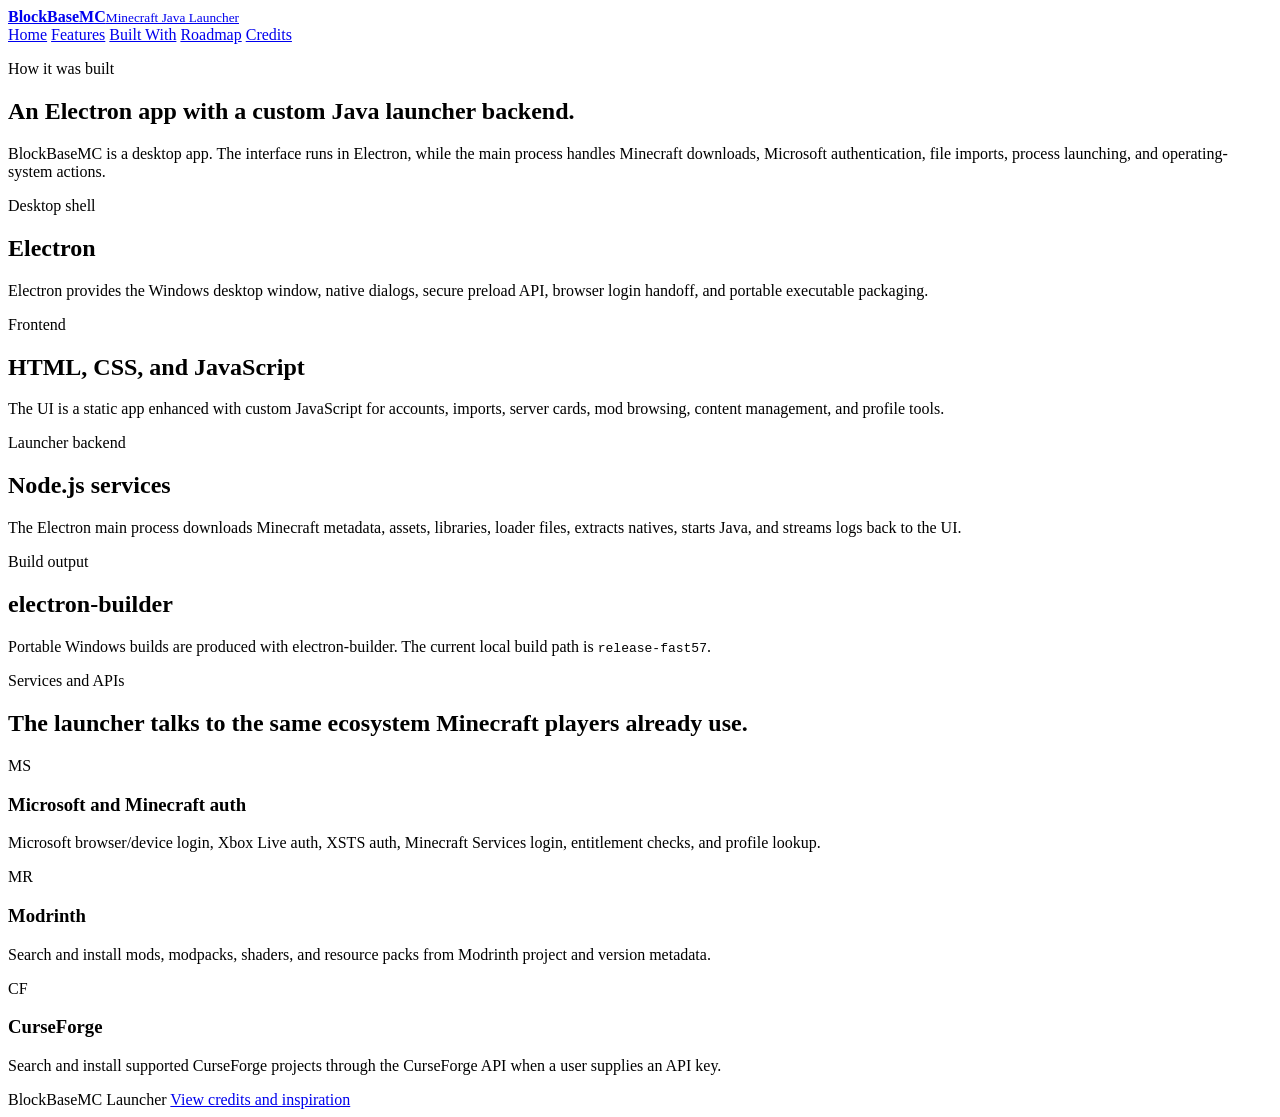
==== built-with/index.html @ 5e56413f "Use clean URLs for website pages" ====
<!doctype html>
<html lang="en">
  <head>
    <meta charset="utf-8" />
    <meta name="viewport" content="width=device-width, initial-scale=1" />
    <meta name="description" content="How BlockBaseMC was built, including Electron, JavaScript, Minecraft services, Modrinth, CurseForge, and GitHub Pages." />
    <title>Built With - BlockBaseMC</title>
    <link rel="stylesheet" href="styles.css" />
  </head>
  <body>
    <header class="site-header">
      <a class="brand" href="/" aria-label="BlockBaseMC home">
        <span class="brand-mark" aria-hidden="true"><span></span><span></span><span></span></span>
        <span><strong>BlockBaseMC</strong><small>Minecraft Java Launcher</small></span>
      </a>
      <nav aria-label="Primary navigation">
        <a href="/">Home</a>
        <a href="/features/">Features</a>
        <a class="active" href="/built-with/">Built With</a>
        <a href="/roadmap/">Roadmap</a>
        <a href="/credits/">Credits</a>
      </nav>
    </header>

    <main>
      <section class="page-hero">
        <p class="eyebrow">How it was built</p>
        <h1>An Electron app with a custom Java launcher backend.</h1>
        <p>
          BlockBaseMC is a desktop app. The interface runs in Electron, while the main process
          handles Minecraft downloads, Microsoft authentication, file imports, process launching,
          and operating-system actions.
        </p>
      </section>

      <section class="section">
        <div class="timeline">
          <article>
            <span>Desktop shell</span>
            <h2>Electron</h2>
            <p>Electron provides the Windows desktop window, native dialogs, secure preload API, browser login handoff, and portable executable packaging.</p>
          </article>
          <article>
            <span>Frontend</span>
            <h2>HTML, CSS, and JavaScript</h2>
            <p>The UI is a static app enhanced with custom JavaScript for accounts, imports, server cards, mod browsing, content management, and profile tools.</p>
          </article>
          <article>
            <span>Launcher backend</span>
            <h2>Node.js services</h2>
            <p>The Electron main process downloads Minecraft metadata, assets, libraries, loader files, extracts natives, starts Java, and streams logs back to the UI.</p>
          </article>
          <article>
            <span>Build output</span>
            <h2>electron-builder</h2>
            <p>Portable Windows builds are produced with electron-builder. The current local build path is <code>release-fast57</code>.</p>
          </article>
        </div>
      </section>

      <section class="section">
        <div class="section-heading">
          <p class="eyebrow">Services and APIs</p>
          <h2>The launcher talks to the same ecosystem Minecraft players already use.</h2>
        </div>
        <div class="feature-grid">
          <article>
            <span class="feature-icon">MS</span>
            <h3>Microsoft and Minecraft auth</h3>
            <p>Microsoft browser/device login, Xbox Live auth, XSTS auth, Minecraft Services login, entitlement checks, and profile lookup.</p>
          </article>
          <article>
            <span class="feature-icon">MR</span>
            <h3>Modrinth</h3>
            <p>Search and install mods, modpacks, shaders, and resource packs from Modrinth project and version metadata.</p>
          </article>
          <article>
            <span class="feature-icon">CF</span>
            <h3>CurseForge</h3>
            <p>Search and install supported CurseForge projects through the CurseForge API when a user supplies an API key.</p>
          </article>
        </div>
      </section>
    </main>

    <footer class="site-footer">
      <span>BlockBaseMC Launcher</span>
      <span><a href="/credits/">View credits and inspiration</a></span>
    </footer>
  </body>
</html>
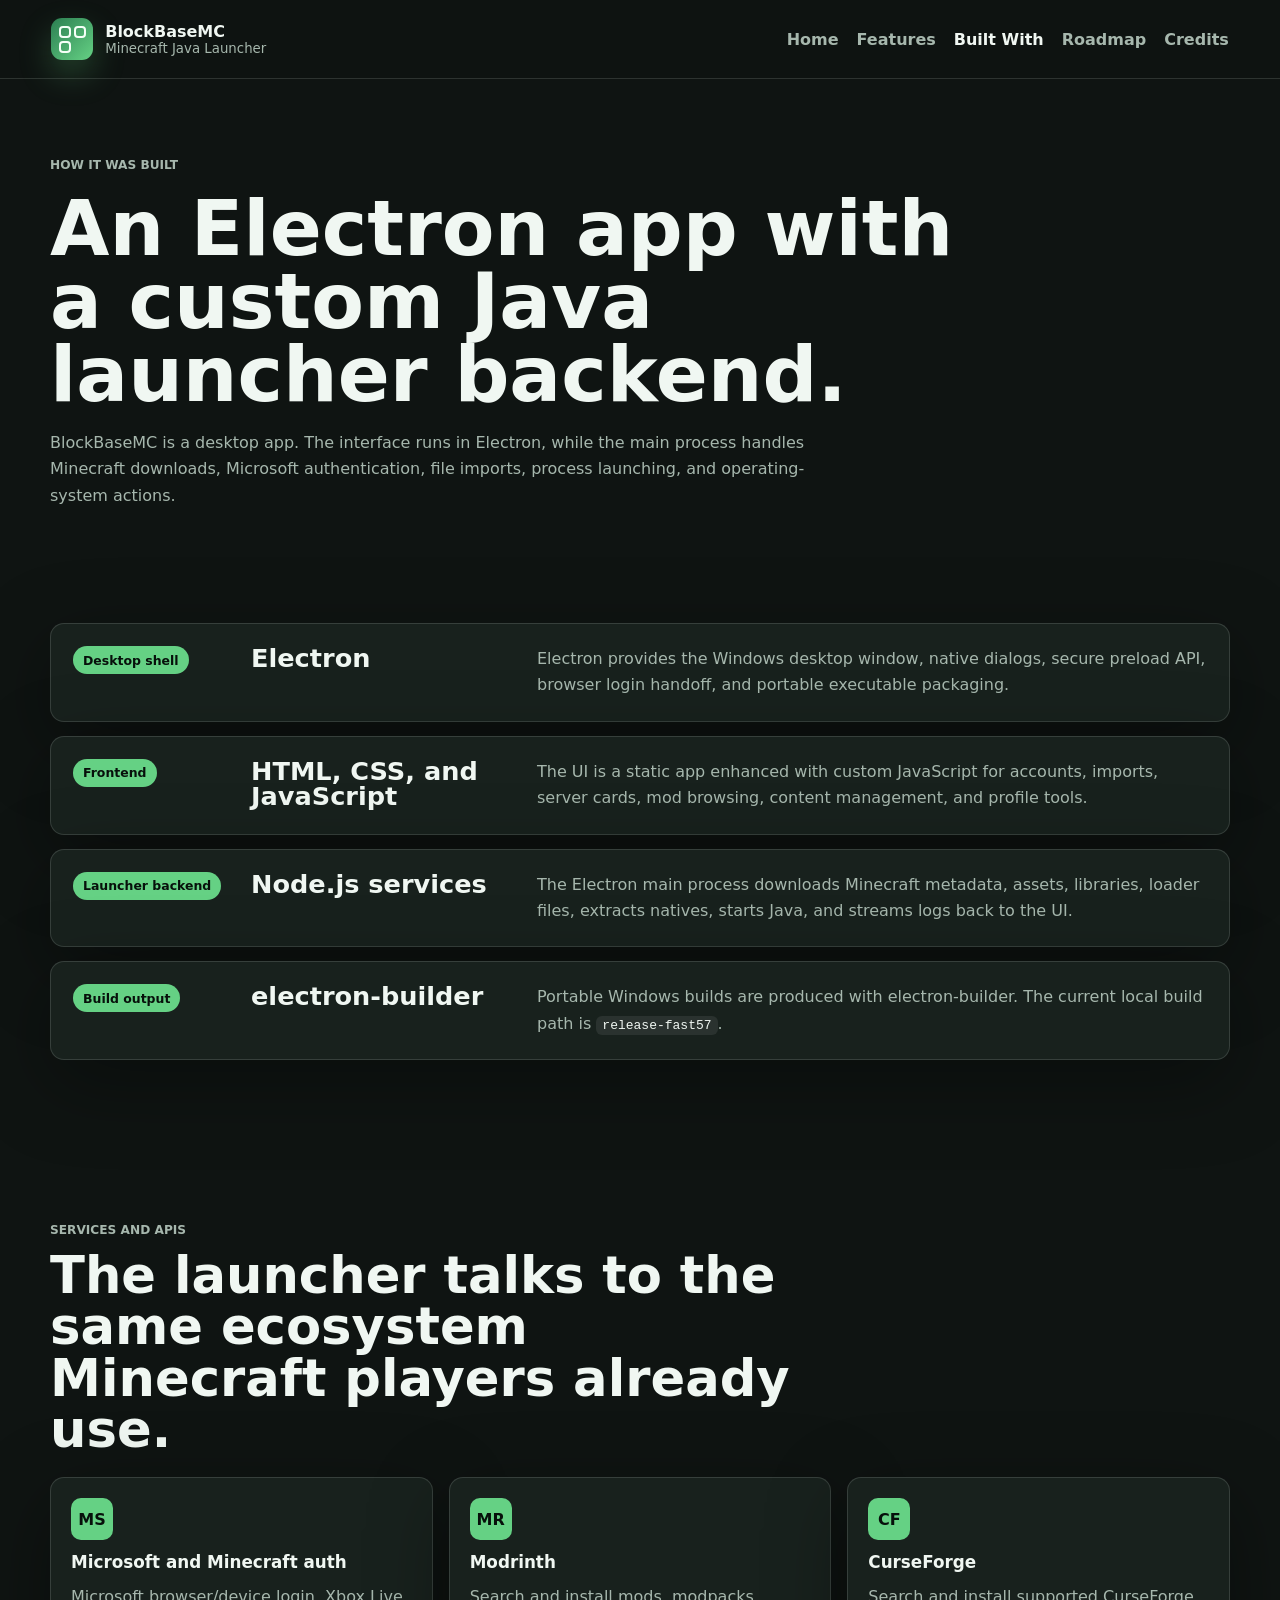
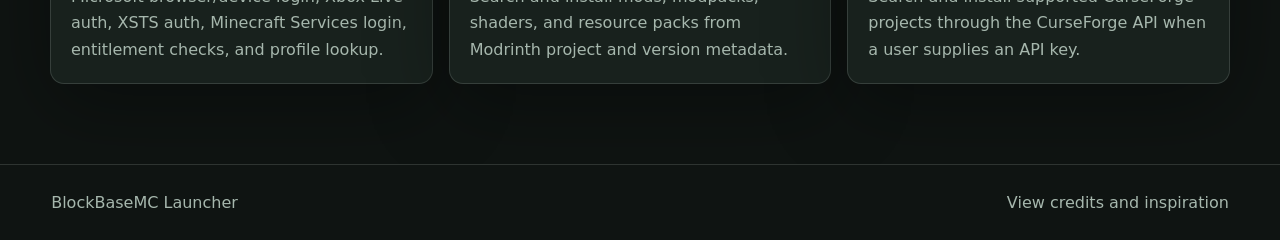
==== commit 432bb829: "Fix website stylesheet path" ====
--- a/built-with/index.html
+++ b/built-with/index.html
@@ -5,7 +5,7 @@
     <meta name="viewport" content="width=device-width, initial-scale=1" />
     <meta name="description" content="How BlockBaseMC was built, including Electron, JavaScript, Minecraft services, Modrinth, CurseForge, and GitHub Pages." />
     <title>Built With - BlockBaseMC</title>
-    <link rel="stylesheet" href="styles.css" />
+    <link rel="stylesheet" href="/styles.css" />
   </head>
   <body>
     <header class="site-header">
--- a/styles.css
+++ b/styles.css
@@ -0,0 +1,540 @@
+:root {
+  color-scheme: dark;
+  --bg: #0f1412;
+  --panel: #18211d;
+  --panel-strong: #1f2b25;
+  --text: #f0f7f2;
+  --muted: #a6b7ad;
+  --line: rgba(235, 246, 239, 0.14);
+  --accent: #65d184;
+  --accent-2: #e18a57;
+  --shadow: 0 22px 80px rgba(0, 0, 0, 0.34);
+  font-family: Inter, ui-sans-serif, system-ui, -apple-system, BlinkMacSystemFont, "Segoe UI", sans-serif;
+}
+
+* {
+  box-sizing: border-box;
+}
+
+html {
+  scroll-behavior: smooth;
+}
+
+body {
+  margin: 0;
+  min-width: 320px;
+  color: var(--text);
+  background: var(--bg);
+}
+
+a {
+  color: inherit;
+  text-decoration: none;
+}
+
+.site-header {
+  position: sticky;
+  top: 0;
+  z-index: 20;
+  display: flex;
+  align-items: center;
+  justify-content: space-between;
+  gap: 24px;
+  padding: 18px clamp(18px, 4vw, 56px);
+  border-bottom: 1px solid var(--line);
+  background: rgba(15, 20, 18, 0.82);
+  backdrop-filter: blur(18px);
+}
+
+.brand {
+  display: flex;
+  align-items: center;
+  gap: 12px;
+}
+
+.brand-mark {
+  display: grid;
+  grid-template-columns: repeat(2, 12px);
+  gap: 3px;
+  width: 42px;
+  height: 42px;
+  place-content: center;
+  border-radius: 11px;
+  background: linear-gradient(135deg, #2c7f52, var(--accent));
+  box-shadow: 0 14px 32px rgba(101, 209, 132, 0.25);
+}
+
+.brand-mark span {
+  width: 12px;
+  height: 12px;
+  border: 2px solid #f4fff7;
+  border-radius: 4px;
+}
+
+.brand strong,
+.brand small {
+  display: block;
+}
+
+.brand small,
+.eyebrow,
+.site-footer,
+p,
+li {
+  color: var(--muted);
+}
+
+nav {
+  display: flex;
+  gap: 18px;
+  color: var(--muted);
+  font-weight: 700;
+}
+
+nav a:hover {
+  color: var(--text);
+}
+
+nav a.active {
+  color: var(--text);
+}
+
+main {
+  overflow: hidden;
+}
+
+.hero,
+.section,
+.split-section,
+.download-panel,
+.page-hero {
+  width: min(1180px, calc(100% - 36px));
+  margin: 0 auto;
+}
+
+.hero {
+  display: grid;
+  grid-template-columns: minmax(0, 0.92fr) minmax(420px, 1.08fr);
+  gap: 34px;
+  align-items: center;
+  min-height: calc(100vh - 80px);
+  padding: 48px 0;
+}
+
+.hero-copy {
+  display: grid;
+  gap: 18px;
+}
+
+.eyebrow {
+  margin: 0;
+  text-transform: uppercase;
+  letter-spacing: 0;
+  font-size: 0.76rem;
+  font-weight: 900;
+}
+
+h1,
+h2,
+h3,
+p {
+  margin: 0;
+}
+
+h1 {
+  font-size: clamp(2.5rem, 6vw, 5.5rem);
+  line-height: 0.95;
+  letter-spacing: 0;
+}
+
+h2 {
+  font-size: clamp(2rem, 4vw, 3.3rem);
+  line-height: 1;
+}
+
+h3 {
+  font-size: 1.05rem;
+}
+
+p,
+li {
+  line-height: 1.65;
+}
+
+.hero-actions,
+.release-strip {
+  display: flex;
+  flex-wrap: wrap;
+  gap: 10px;
+}
+
+.primary-action,
+.secondary-action {
+  display: inline-flex;
+  align-items: center;
+  justify-content: center;
+  min-height: 44px;
+  border-radius: 9px;
+  padding: 0 16px;
+  font-weight: 900;
+}
+
+.primary-action {
+  color: #07100b;
+  background: linear-gradient(135deg, #75dc91, #57bd78);
+  box-shadow: 0 18px 42px rgba(101, 209, 132, 0.25);
+}
+
+.secondary-action {
+  border: 1px solid var(--line);
+  background: rgba(255, 255, 255, 0.06);
+}
+
+.release-strip span {
+  display: inline-flex;
+  align-items: center;
+  min-height: 34px;
+  border: 1px solid var(--line);
+  border-radius: 999px;
+  padding: 0 12px;
+  color: var(--muted);
+  background: rgba(255, 255, 255, 0.05);
+  font-size: 0.85rem;
+}
+
+.product-shot {
+  overflow: hidden;
+  border: 1px solid var(--line);
+  border-radius: 16px;
+  background: #101612;
+  box-shadow: var(--shadow);
+}
+
+.window-bar {
+  display: flex;
+  align-items: center;
+  gap: 7px;
+  height: 38px;
+  padding: 0 14px;
+  border-bottom: 1px solid var(--line);
+  background: #f5f5f5;
+  color: #1b211e;
+}
+
+.window-bar span {
+  width: 10px;
+  height: 10px;
+  border-radius: 999px;
+  background: #d4d4d4;
+}
+
+.window-bar strong {
+  margin-left: 8px;
+  font-size: 0.82rem;
+}
+
+.app-preview {
+  display: grid;
+  grid-template-columns: 178px 1fr;
+  min-height: 430px;
+}
+
+.app-preview aside {
+  display: grid;
+  align-content: start;
+  gap: 8px;
+  padding: 20px;
+  border-right: 1px solid var(--line);
+  background: #0d1511;
+}
+
+.app-preview aside em {
+  color: var(--muted);
+  font-style: normal;
+  margin-bottom: 16px;
+}
+
+.app-preview aside span {
+  padding: 10px 11px;
+  border-radius: 8px;
+  color: var(--muted);
+}
+
+.app-preview aside span.active {
+  color: var(--text);
+  background: rgba(255, 255, 255, 0.08);
+}
+
+.app-preview section {
+  display: grid;
+  align-content: start;
+  gap: 14px;
+  padding: 24px;
+  background:
+    linear-gradient(135deg, rgba(101, 209, 132, 0.13), rgba(225, 138, 87, 0.08)),
+    #111915;
+}
+
+.app-preview small {
+  color: var(--muted);
+  font-weight: 900;
+}
+
+.preview-card {
+  display: grid;
+  gap: 8px;
+  padding: 16px;
+  border: 1px solid var(--line);
+  border-radius: 12px;
+  background: rgba(255, 255, 255, 0.06);
+}
+
+.preview-card p {
+  font-size: 0.92rem;
+}
+
+.hero-card {
+  min-height: 130px;
+  align-content: center;
+}
+
+.hero-card div,
+.preview-grid {
+  display: flex;
+  flex-wrap: wrap;
+  gap: 9px;
+}
+
+.hero-card span {
+  border-radius: 999px;
+  background: rgba(255, 255, 255, 0.08);
+  padding: 7px 10px;
+  color: var(--text);
+}
+
+.preview-grid {
+  display: grid;
+  grid-template-columns: 1fr 1fr;
+}
+
+.section,
+.split-section,
+.download-panel {
+  padding: 80px 0;
+}
+
+.page-hero {
+  display: grid;
+  gap: 18px;
+  padding: 76px 0 34px;
+}
+
+.page-hero h1 {
+  max-width: 920px;
+}
+
+.page-hero p {
+  max-width: 780px;
+}
+
+.section-heading {
+  display: grid;
+  gap: 10px;
+  max-width: 760px;
+  margin-bottom: 22px;
+}
+
+.feature-grid {
+  display: grid;
+  grid-template-columns: repeat(3, 1fr);
+  gap: 16px;
+}
+
+.feature-grid article,
+.download-panel,
+.split-section,
+.detail-grid article,
+.timeline article,
+.roadmap-grid article {
+  border: 1px solid var(--line);
+  border-radius: 14px;
+  background: var(--panel);
+  box-shadow: var(--shadow);
+}
+
+.feature-grid article {
+  display: grid;
+  gap: 12px;
+  padding: 20px;
+}
+
+.detail-grid,
+.roadmap-grid {
+  display: grid;
+  grid-template-columns: repeat(2, 1fr);
+  gap: 16px;
+}
+
+.detail-grid article,
+.roadmap-grid article {
+  display: grid;
+  align-content: start;
+  gap: 12px;
+  padding: 22px;
+}
+
+.detail-grid h2,
+.roadmap-grid h2,
+.timeline h2 {
+  font-size: clamp(1.35rem, 2vw, 2rem);
+}
+
+.timeline {
+  display: grid;
+  gap: 14px;
+}
+
+.timeline article {
+  display: grid;
+  grid-template-columns: 160px minmax(180px, 0.4fr) 1fr;
+  gap: 18px;
+  align-items: start;
+  padding: 22px;
+}
+
+.timeline article span,
+.status-chip {
+  display: inline-flex;
+  width: fit-content;
+  align-items: center;
+  min-height: 28px;
+  border-radius: 999px;
+  padding: 0 10px;
+  font-size: 0.78rem;
+  font-weight: 900;
+}
+
+.timeline article span {
+  color: #07100b;
+  background: var(--accent);
+}
+
+.status-chip.done {
+  color: #07100b;
+  background: var(--accent);
+}
+
+.status-chip.next {
+  color: #211309;
+  background: #dfb45f;
+}
+
+.status-chip.planned {
+  color: var(--text);
+  border: 1px solid var(--line);
+  background: rgba(255, 255, 255, 0.07);
+}
+
+.feature-icon {
+  display: grid;
+  place-items: center;
+  width: 42px;
+  height: 42px;
+  border-radius: 10px;
+  color: #07100b;
+  background: var(--accent);
+  font-weight: 900;
+}
+
+.split-section,
+.download-panel {
+  display: grid;
+  grid-template-columns: minmax(0, 0.9fr) minmax(280px, 0.7fr);
+  gap: 28px;
+  align-items: center;
+  padding: 28px;
+  margin-bottom: 34px;
+}
+
+.check-list {
+  display: grid;
+  gap: 11px;
+  margin: 0;
+  padding: 0;
+  list-style: none;
+}
+
+.check-list li {
+  border: 1px solid var(--line);
+  border-radius: 10px;
+  padding: 12px;
+  background: rgba(255, 255, 255, 0.05);
+}
+
+code {
+  color: var(--text);
+  background: rgba(255, 255, 255, 0.08);
+  border-radius: 6px;
+  padding: 2px 6px;
+}
+
+.site-footer {
+  display: flex;
+  flex-wrap: wrap;
+  justify-content: space-between;
+  gap: 12px;
+  padding: 28px clamp(18px, 4vw, 56px);
+  border-top: 1px solid var(--line);
+}
+
+@media (max-width: 900px) {
+  .site-header {
+    position: static;
+    align-items: flex-start;
+    flex-direction: column;
+  }
+
+  nav {
+    flex-wrap: wrap;
+  }
+
+  .hero,
+  .split-section,
+  .download-panel,
+  .feature-grid,
+  .detail-grid,
+  .roadmap-grid {
+    grid-template-columns: 1fr;
+  }
+
+  .timeline article {
+    grid-template-columns: 1fr;
+  }
+
+  .product-shot {
+    min-width: 0;
+  }
+
+  .app-preview {
+    grid-template-columns: 1fr;
+  }
+
+  .app-preview aside {
+    border-right: 0;
+    border-bottom: 1px solid var(--line);
+  }
+}
+
+@media (max-width: 560px) {
+  .hero,
+  .section,
+  .split-section,
+  .download-panel,
+  .page-hero {
+    width: min(100% - 24px, 1180px);
+  }
+
+  .preview-grid {
+    grid-template-columns: 1fr;
+  }
+}
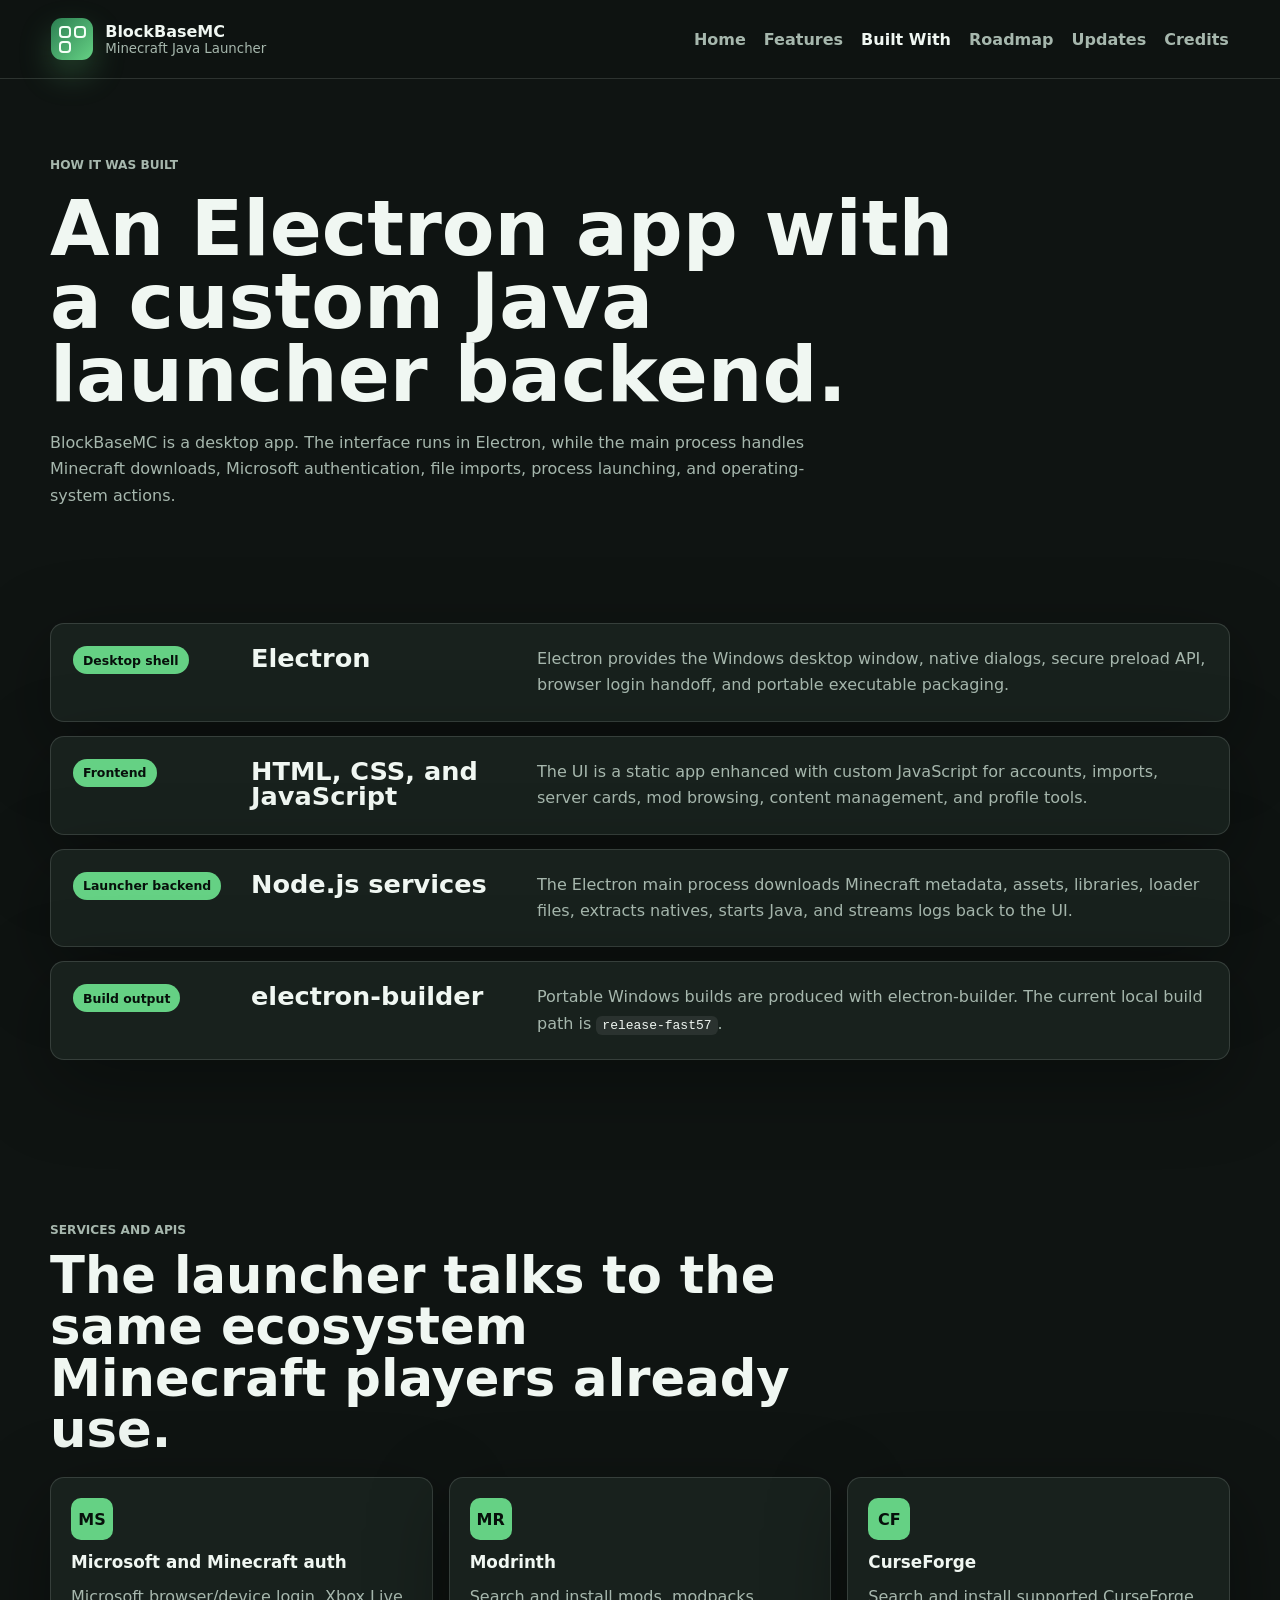
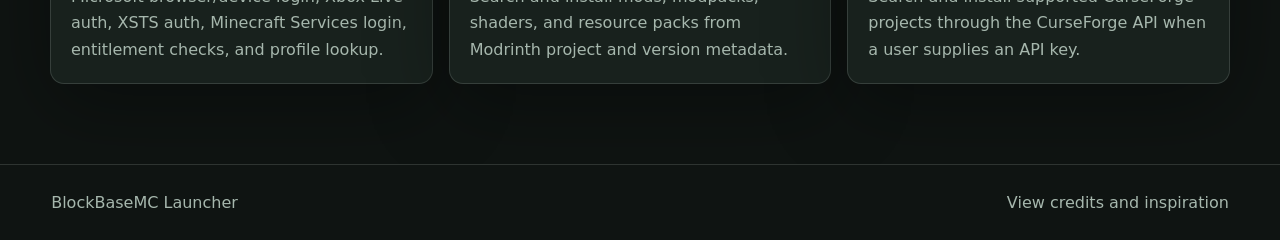
==== commit 4ba36714: "Add website updates page" ====
--- a/built-with/index.html
+++ b/built-with/index.html
@@ -18,6 +18,7 @@
         <a href="/features/">Features</a>
         <a class="active" href="/built-with/">Built With</a>
         <a href="/roadmap/">Roadmap</a>
+        <a href="/updates/">Updates</a>
         <a href="/credits/">Credits</a>
       </nav>
     </header>
--- a/styles.css
+++ b/styles.css
@@ -375,8 +375,14 @@
   gap: 16px;
 }
 
+.update-list {
+  display: grid;
+  gap: 16px;
+}
+
 .detail-grid article,
-.roadmap-grid article {
+.roadmap-grid article,
+.update-list article {
   display: grid;
   align-content: start;
   gap: 12px;
@@ -385,8 +391,23 @@
 
 .detail-grid h2,
 .roadmap-grid h2,
-.timeline h2 {
+.timeline h2,
+.update-list h2 {
   font-size: clamp(1.35rem, 2vw, 2rem);
+}
+
+.update-list article {
+  border: 1px solid var(--line);
+  border-radius: 14px;
+  background: var(--panel);
+  box-shadow: var(--shadow);
+}
+
+.update-list ul {
+  display: grid;
+  gap: 8px;
+  margin: 0;
+  padding-left: 18px;
 }
 
 .timeline {
